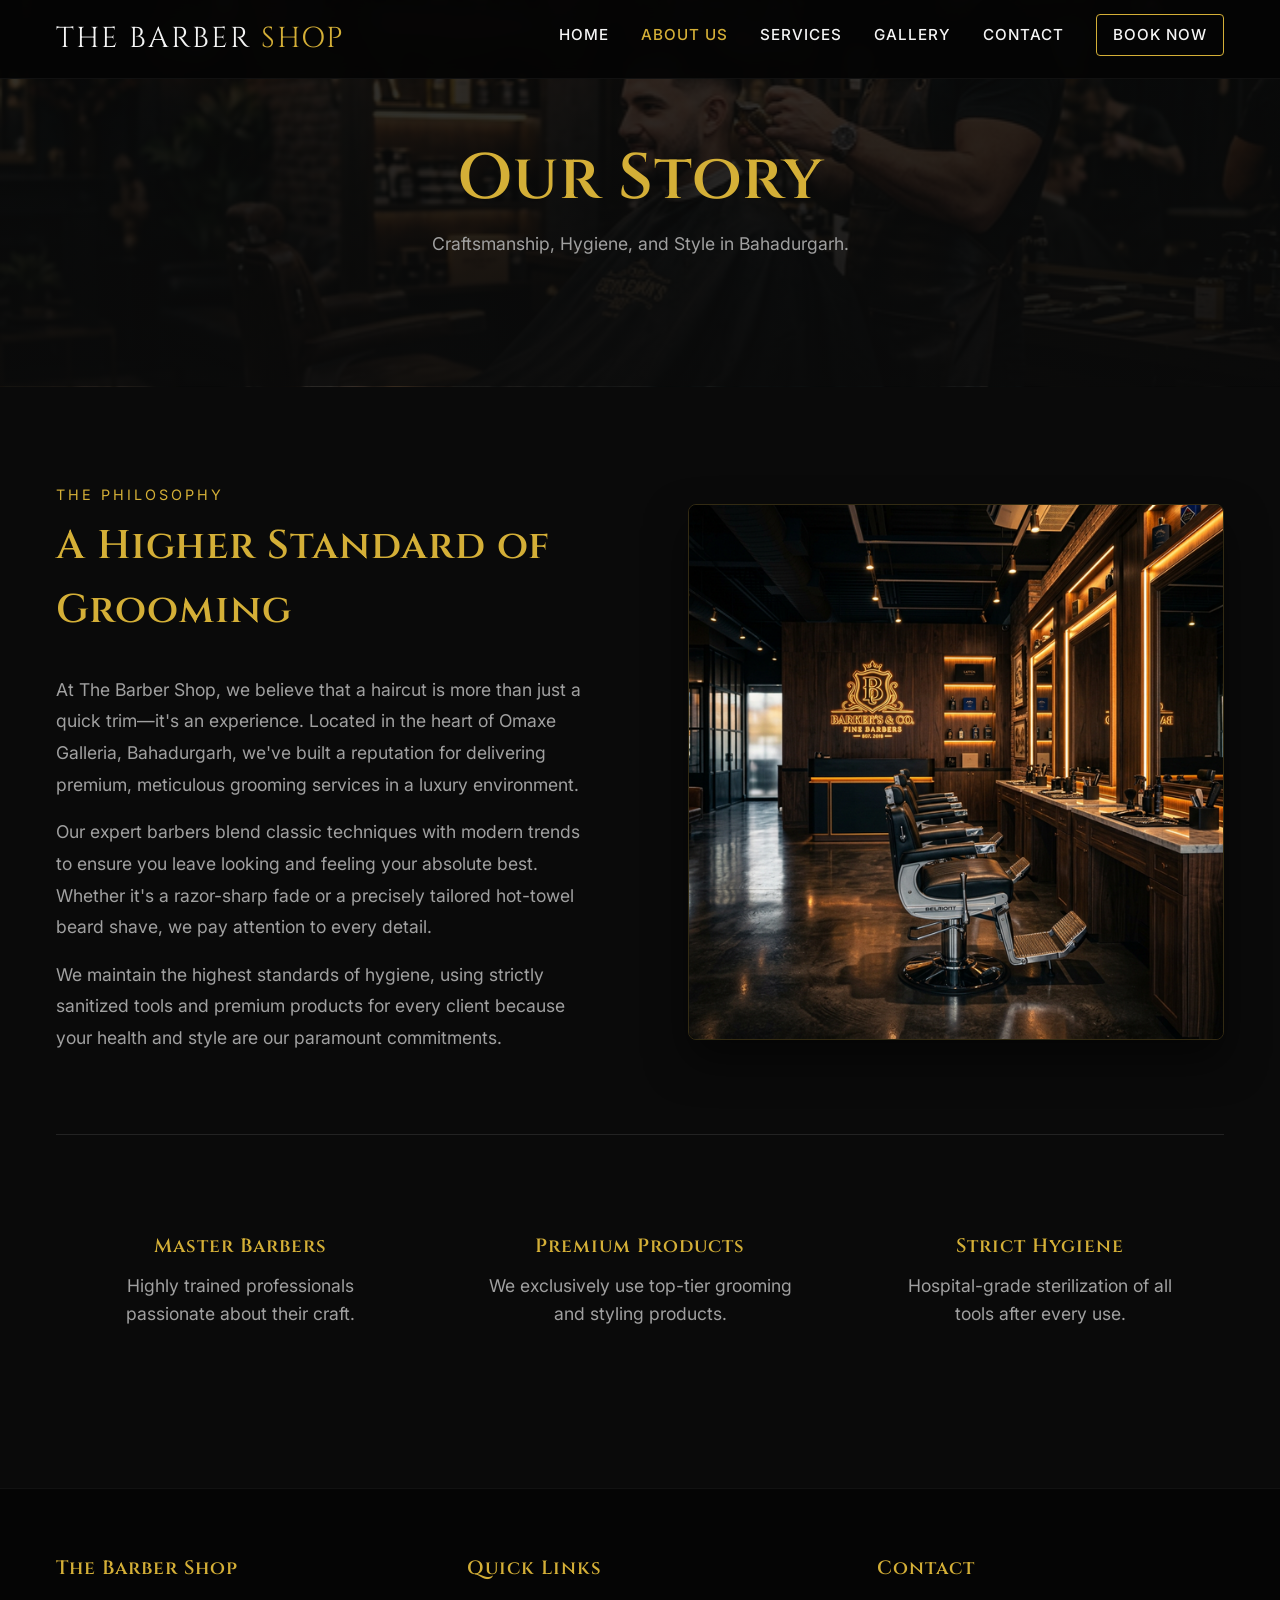
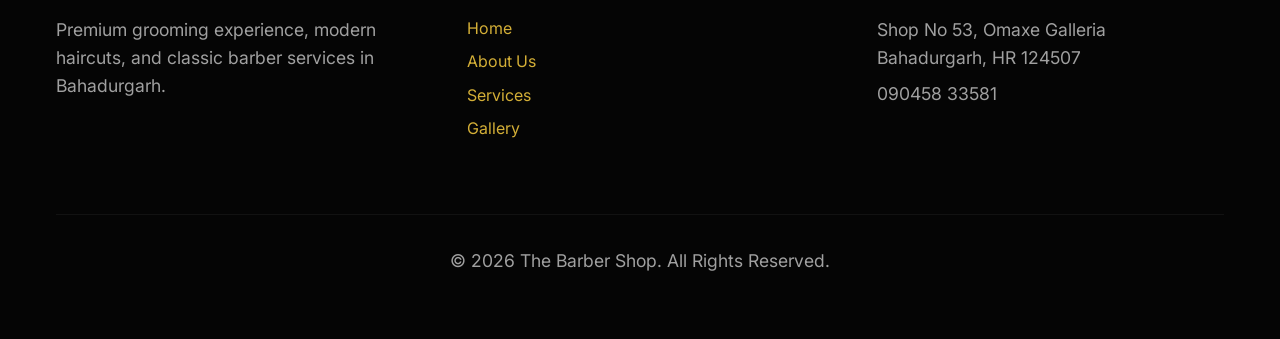
==== about.html @ 8d55b6e1 "Initial commit of The Barber Shop website" ====
<!DOCTYPE html>
<html lang="en">
<head>
    <meta charset="UTF-8">
    <meta name="viewport" content="width=device-width, initial-scale=1.0">
    <title>About Us | The Barber Shop Bahadurgarh</title>
    <meta name="description" content="Learn about our commitment to craftsmanship, hygiene, and style at The Barber Shop in Bahadurgarh.">
    
    <link rel="preconnect" href="https://fonts.googleapis.com">
    <link rel="preconnect" href="https://fonts.gstatic.com" crossorigin>
    <link href="https://fonts.googleapis.com/css2?family=Cinzel:wght@500;600;700&family=Inter:wght@300;400;500;600&display=swap" rel="stylesheet">
    
    <link rel="stylesheet" href="css/style.css">
    <style>
        .page-header {
            padding: calc(var(--space-xl) * 1.5) 0 var(--space-xl);
            background-image: linear-gradient(rgba(10, 10, 10, 0.8), rgba(10, 10, 10, 0.95)), url('images/hero_bg.png');
            background-size: cover;
            background-position: center;
            text-align: center;
        }
        
        .page-title {
            color: var(--gold-primary);
            font-size: clamp(2rem, 5vw, 4rem);
            margin-bottom: var(--space-sm);
        }

        .about-content {
            display: grid;
            grid-template-columns: 1fr 1fr;
            gap: var(--space-xl);
            align-items: center;
        }

        .about-text h2 {
            font-size: 2.5rem;
            margin-bottom: var(--space-md);
            color: var(--gold-primary);
        }

        .about-text p {
            font-size: 1.1rem;
            line-height: 1.8;
            margin-bottom: var(--space-sm);
        }

        .about-image img {
            width: 100%;
            border-radius: 8px;
            border: 1px solid rgba(212, 175, 55, 0.2);
            box-shadow: 0 20px 40px rgba(0, 0, 0, 0.5);
        }

        .features-grid {
            display: grid;
            grid-template-columns: repeat(3, 1fr);
            gap: var(--space-md);
            margin-top: var(--space-lg);
            border-top: 1px solid rgba(255, 255, 255, 0.1);
            padding-top: var(--space-lg);
        }

        .feature-box {
            text-align: center;
            padding: var(--space-md);
        }

        .feature-box h4 {
            color: var(--gold-primary);
            margin-bottom: 10px;
            font-size: 1.2rem;
        }

        @media (max-width: 900px) {
            .about-content {
                grid-template-columns: 1fr;
            }
            .features-grid {
                grid-template-columns: 1fr;
            }
        }
        
        @media (max-width: 500px) {
            .page-title {
                font-size: 2.5rem;
            }
            .about-text h2 {
                font-size: 1.8rem;
            }
            .feature-box {
                padding: var(--space-sm);
            }
        }
    </style>
</head>
<body>

    <!-- Navigation -->
    <nav class="navbar">
        <div class="container">
            <a href="index.html" class="logo">The Barber <span>Shop</span></a>
            <button class="hamburger" aria-label="Toggle Navigation">&#9776;</button>
            <ul class="nav-links">
                <li><a href="index.html">Home</a></li>
                <li><a href="about.html" class="active">About Us</a></li>
                <li><a href="services.html">Services</a></li>
                <li><a href="gallery.html">Gallery</a></li>
                <li><a href="contact.html">Contact</a></li>
                <li><a href="book.html" class="btn btn-outline" style="padding: 0.5rem 1rem; margin-top: -0.5rem;">Book Now</a></li>
            </ul>
        </div>
    </nav>

    <!-- Header -->
    <header class="page-header">
        <div class="container fade-in-up">
            <h1 class="page-title">Our Story</h1>
            <p>Craftsmanship, Hygiene, and Style in Bahadurgarh.</p>
        </div>
    </header>

    <!-- About Section -->
    <section class="section-padding">
        <div class="container">
            <div class="about-content">
                <div class="about-text fade-in-up">
                    <span class="section-subtitle">The Philosophy</span>
                    <h2>A Higher Standard of Grooming</h2>
                    <p>At The Barber Shop, we believe that a haircut is more than just a quick trim—it's an experience. Located in the heart of Omaxe Galleria, Bahadurgarh, we've built a reputation for delivering premium, meticulous grooming services in a luxury environment.</p>
                    <p>Our expert barbers blend classic techniques with modern trends to ensure you leave looking and feeling your absolute best. Whether it's a razor-sharp fade or a precisely tailored hot-towel beard shave, we pay attention to every detail.</p>
                    <p>We maintain the highest standards of hygiene, using strictly sanitized tools and premium products for every client because your health and style are our paramount commitments.</p>
                </div>
                <div class="about-image fade-in-up">
                    <img src="images/gallery/interior1.png" alt="Barber Shop Interior">
                </div>
            </div>

            <div class="features-grid fade-in-up">
                <div class="feature-box">
                    <h4>Master Barbers</h4>
                    <p>Highly trained professionals passionate about their craft.</p>
                </div>
                <div class="feature-box">
                    <h4>Premium Products</h4>
                    <p>We exclusively use top-tier grooming and styling products.</p>
                </div>
                <div class="feature-box">
                    <h4>Strict Hygiene</h4>
                    <p>Hospital-grade sterilization of all tools after every use.</p>
                </div>
            </div>
        </div>
    </section>

    <!-- Footer -->
    <footer class="footer">
        <div class="container">
            <div class="footer-grid">
                <div class="footer-col">
                    <h3>The Barber Shop</h3>
                    <p>Premium grooming experience, modern haircuts, and classic barber services in Bahadurgarh.</p>
                </div>
                <div class="footer-col">
                    <h3>Quick Links</h3>
                    <ul>
                        <li><a href="index.html">Home</a></li>
                        <li><a href="about.html">About Us</a></li>
                        <li><a href="services.html">Services</a></li>
                        <li><a href="gallery.html">Gallery</a></li>
                    </ul>
                </div>
                <div class="footer-col">
                    <h3>Contact</h3>
                    <p>Shop No 53, Omaxe Galleria<br>Bahadurgarh, HR 124507</p>
                    <p>090458 33581</p>
                </div>
            </div>
            <div class="footer-bottom">
                <p>&copy; 2026 The Barber Shop. All Rights Reserved.</p>
            </div>
        </div>
    </footer>

    <script src="js/main.js"></script>
</body>
</html>
---- css/style.css ----
/* =========================================
   CORE DESIGN SYSTEM & VARIABLES
   ========================================= */
:root {
  /* Colors */
  --bg-dark: #0a0a0a;
  --bg-darker: #050505;
  --bg-card: #141414;
  --bg-card-hover: #1a1a1a;
  
  --text-main: #f5f5f5;
  --text-muted: #a0a0a0;
  
  --gold-primary: #D4AF37;
  --gold-hover: #B5952F;
  --gold-light: #F3E5AB;

  /* Typography */
  --font-primary: 'Inter', system-ui, -apple-system, sans-serif;
  --font-heading: 'Cinzel', serif; /* Or 'Outfit'/'Playfair Display' */

  /* Spacing */
  --space-xs: 0.5rem;
  --space-sm: 1rem;
  --space-md: 2rem;
  --space-lg: 4rem;
  --space-xl: 6rem;
  
  /* Layout */
  --container-width: 1200px;
  
  /* Animation */
  --transition-fast: 0.2s ease;
  --transition-normal: 0.3s ease;
  --transition-slow: 0.5s ease-in-out;
}

/* Base Reset */
* {
  margin: 0;
  padding: 0;
  box-sizing: border-box;
}

html, body {
  overflow-x: hidden;
  width: 100%;
}

body {
  font-family: var(--font-primary);
  background-color: var(--bg-dark);
  color: var(--text-main);
  line-height: 1.6;
  -webkit-font-smoothing: antialiased;
}

/* Typography */
h1, h2, h3, h4, h5, h6 {
  font-family: var(--font-heading);
  color: var(--text-main);
  font-weight: 600;
  letter-spacing: 1px;
}

h1 { font-size: clamp(2.5rem, 5vw, 4.5rem); line-height: 1.1; margin-bottom: var(--space-sm); }
h2 { font-size: clamp(2rem, 4vw, 3rem); margin-bottom: var(--space-md); }
h3 { font-size: 1.75rem; margin-bottom: var(--space-sm); }

p {
  color: var(--text-muted);
  font-size: 1.1rem;
  margin-bottom: var(--space-md);
}

a {
  color: var(--gold-primary);
  text-decoration: none;
  transition: color var(--transition-fast);
}

a:hover {
  color: var(--gold-light);
}

/* Layout Classes */
.container {
  width: 100%;
  max-width: var(--container-width);
  margin: 0 auto;
  padding: 0 var(--space-sm);
}

.section-padding {
  padding: var(--space-xl) 0;
}

.text-center {
  text-align: center;
}

/* Reusable Components */

/* Buttons */
.btn {
  display: inline-flex;
  align-items: center;
  justify-content: center;
  padding: 1rem 2rem;
  font-size: 1.1rem;
  font-family: var(--font-primary);
  font-weight: 600;
  text-transform: uppercase;
  letter-spacing: 2px;
  cursor: pointer;
  transition: all var(--transition-normal);
  border-radius: 4px;
  border: none;
  position: relative;
  overflow: hidden;
}

.btn-primary {
  background-color: var(--gold-primary);
  color: var(--bg-darker);
}

.btn-primary:hover {
  background-color: var(--gold-hover);
  color: var(--bg-darker);
  transform: translateY(-3px);
  box-shadow: 0 10px 20px rgba(212, 175, 55, 0.2);
}

.btn-outline {
  background-color: transparent;
  color: var(--gold-primary);
  border: 1px solid var(--gold-primary);
}

.btn-outline:hover {
  background-color: var(--gold-primary);
  color: var(--bg-darker);
  transform: translateY(-3px);
  box-shadow: 0 10px 20px rgba(212, 175, 55, 0.2);
}

/* Section Titles */
.section-title {
  text-align: center;
  margin-bottom: var(--space-lg);
}

.section-title h2 {
  margin-bottom: var(--space-xs);
  position: relative;
  display: inline-block;
  padding-bottom: 15px;
}

.section-title h2::after {
  content: '';
  position: absolute;
  bottom: 0;
  left: 50%;
  transform: translateX(-50%);
  width: 60px;
  height: 3px;
  background-color: var(--gold-primary);
}

.section-subtitle {
  color: var(--gold-primary);
  font-family: var(--font-primary);
  font-size: 0.9rem;
  text-transform: uppercase;
  letter-spacing: 3px;
  margin-bottom: var(--space-xs);
  display: block;
}

/* Navigation (Base styles, to be extended later) */
.navbar {
  position: fixed;
  top: 0;
  left: 0;
  width: 100%;
  padding: var(--space-sm) 0;
  background-color: rgba(5, 5, 5, 0.95);
  backdrop-filter: blur(10px);
  z-index: 1000;
  border-bottom: 1px solid rgba(255, 255, 255, 0.05);
  transition: all var(--transition-normal);
}

.navbar .container {
  display: flex;
  justify-content: space-between;
  align-items: center;
}

.logo {
  font-family: var(--font-heading);
  font-size: 1.8rem;
  color: var(--text-main);
  text-transform: uppercase;
  letter-spacing: 2px;
}

.logo span {
  color: var(--gold-primary);
}

.nav-links {
  display: flex;
  gap: var(--space-md);
  list-style: none;
}

.nav-links a {
  color: var(--text-main);
  font-weight: 500;
  font-size: 0.95rem;
  text-transform: uppercase;
  letter-spacing: 1px;
}

.nav-links a:hover, .nav-links a.active {
  color: var(--gold-primary);
}

.hamburger {
  display: none;
  background: none;
  border: none;
  color: var(--text-main);
  font-size: 1.5rem;
  cursor: pointer;
}

/* Footer (Base Styles) */
.footer {
  background-color: var(--bg-darker);
  padding: var(--space-lg) 0 var(--space-md);
  border-top: 1px solid rgba(255, 255, 255, 0.05);
}

.footer-grid {
  display: grid;
  grid-template-columns: repeat(auto-fit, minmax(250px, 1fr));
  gap: var(--space-lg);
  margin-bottom: var(--space-lg);
}

.footer-col h3 {
  color: var(--gold-primary);
  font-size: 1.2rem;
  margin-bottom: var(--space-md);
  font-family: var(--font-heading);
}

.footer-col p, .footer-col li {
  color: var(--text-muted);
  margin-bottom: var(--space-xs);
  display: flex;
  align-items: center;
  gap: 10px;
}

.footer-col ul {
  list-style: none;
}

.footer-col a:hover {
  text-decoration: underline;
}

.footer-bottom {
  text-align: center;
  padding-top: var(--space-md);
  border-top: 1px solid rgba(255, 255, 255, 0.05);
  color: var(--text-muted);
  font-size: 0.9rem;
}

/* Scroll Animations Base */
.fade-in-up {
  opacity: 0;
  transform: translateY(30px);
  transition: opacity 0.8s ease-out, transform 0.8s ease-out;
}

.fade-in-up.visible {
  opacity: 1;
  transform: translateY(0);
}

/* Responsive Overrides */
@media (max-width: 900px) {
  h1 { font-size: 2.5rem; }
  h2 { font-size: 2rem; }
}

@media (max-width: 768px) {
  .nav-links {
    display: none; /* Mobile menu logic in JS */
    position: absolute;
    top: 100%;
    left: 0;
    width: 100%;
    background-color: var(--bg-darker);
    flex-direction: column;
    padding: var(--space-md);
    text-align: center;
    border-bottom: 1px solid rgba(255, 255, 255, 0.05);
    z-index: 999;
  }
  
  .nav-links.active {
    display: flex;
  }
  
  .hamburger {
    display: block;
    z-index: 1001;
  }

  .section-padding {
    padding: var(--space-lg) 0;
  }
  
  .container {
    padding: 0 15px;
  }
  
  .btn {
    padding: 0.8rem 1.5rem;
    font-size: 1rem;
    width: 100%;
    margin-bottom: 10px;
  }
}
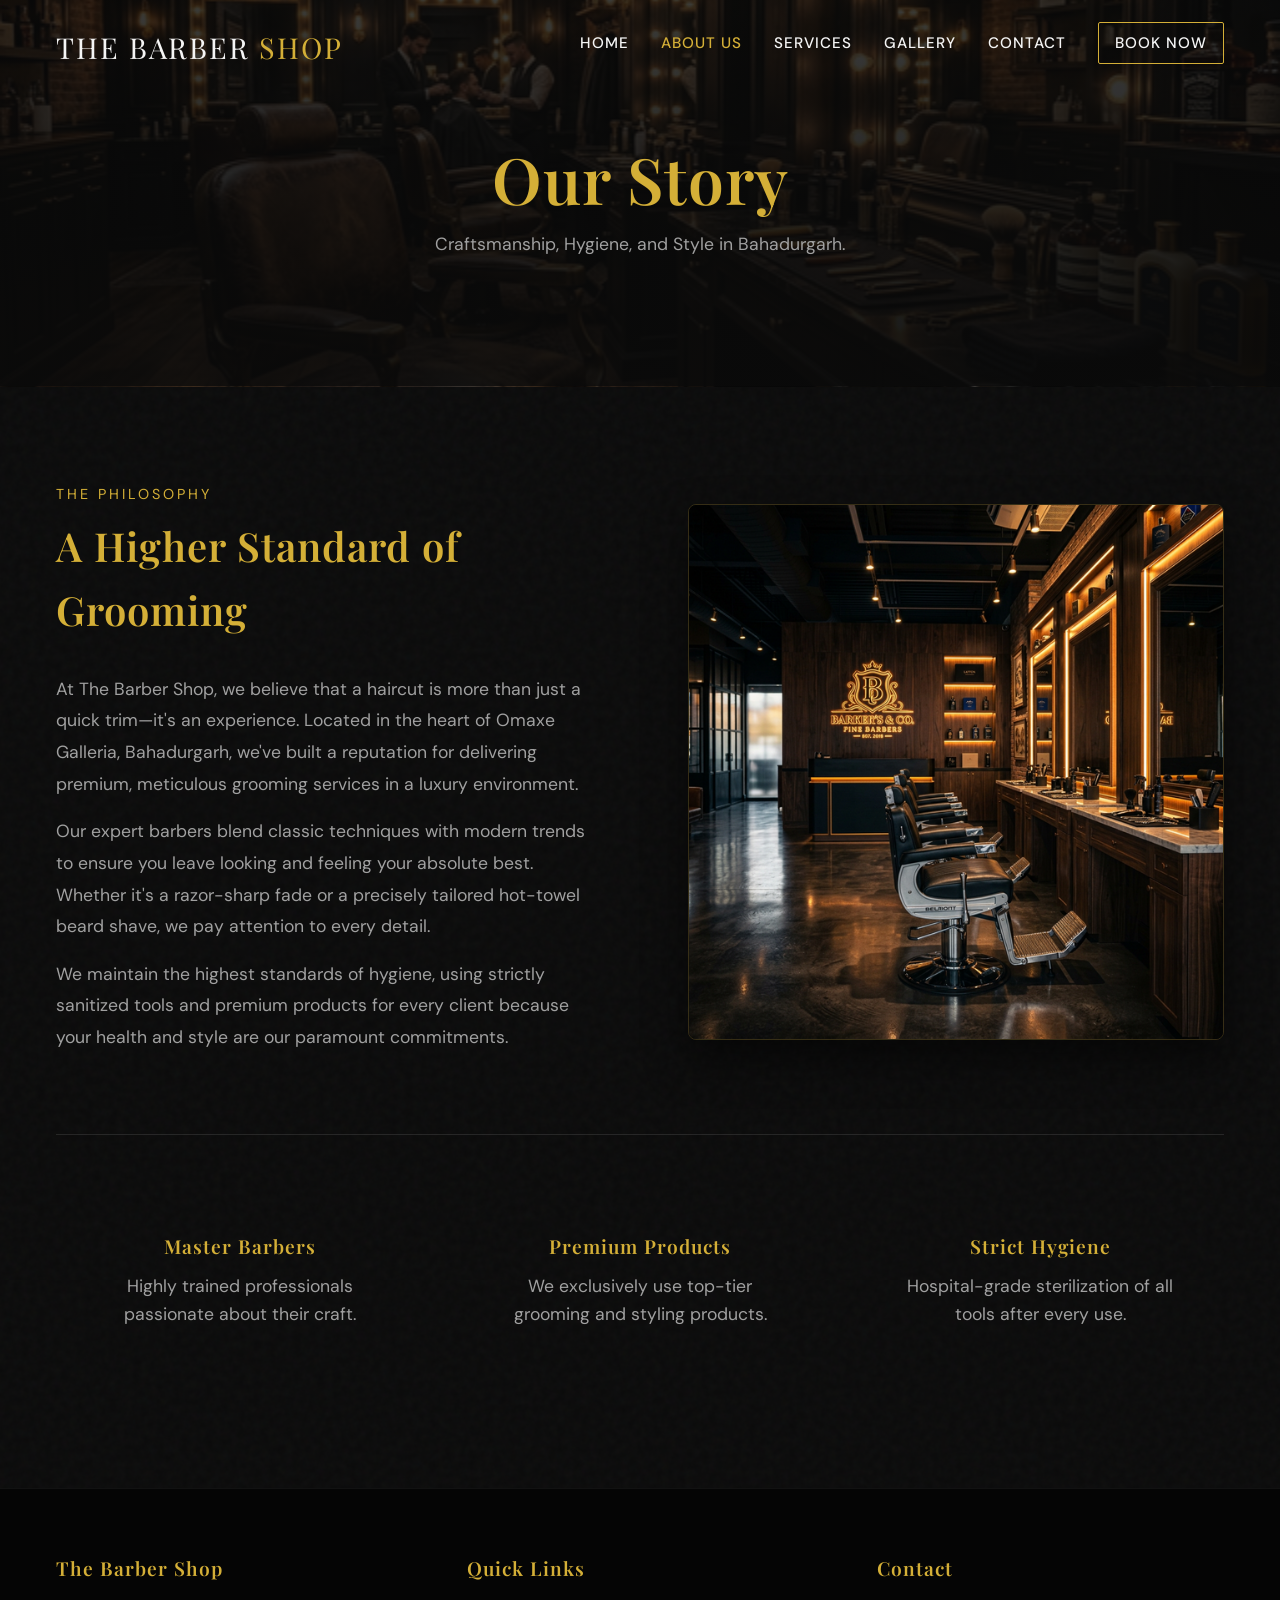
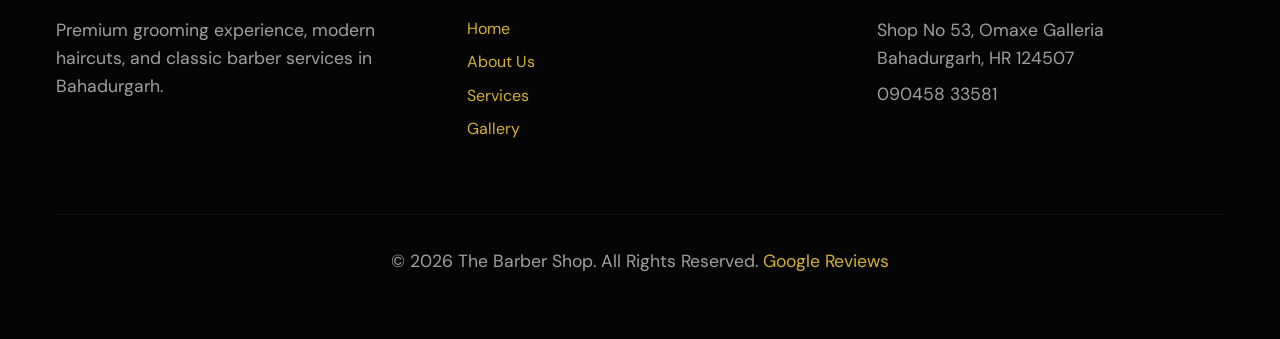
==== commit e7898c4f: "Massive Premium UI/UX Design Overhaul (Phase 2)" ====
--- a/about.html
+++ b/about.html
@@ -5,10 +5,16 @@
     <meta name="viewport" content="width=device-width, initial-scale=1.0">
     <title>About Us | The Barber Shop Bahadurgarh</title>
     <meta name="description" content="Learn about our commitment to craftsmanship, hygiene, and style at The Barber Shop in Bahadurgarh.">
+    <!-- Favicon -->
+    <link rel="icon" href="images/favicon.ico" type="image/x-icon">
     
+    <!-- Google Fonts -->
     <link rel="preconnect" href="https://fonts.googleapis.com">
     <link rel="preconnect" href="https://fonts.gstatic.com" crossorigin>
-    <link href="https://fonts.googleapis.com/css2?family=Cinzel:wght@500;600;700&family=Inter:wght@300;400;500;600&display=swap" rel="stylesheet">
+    <link href="https://fonts.googleapis.com/css2?family=DM+Sans:opsz,wght@9..40,300;9..40,400;9..40,500;9..40,600&family=Playfair+Display:wght@400;500;600;700&display=swap" rel="stylesheet">
+    
+    <!-- Font Awesome (for icons) -->
+    <link rel="stylesheet" href="https://cdnjs.cloudflare.com/ajax/libs/font-awesome/6.4.0/css/all.min.css">
     
     <link rel="stylesheet" href="css/style.css">
     <style>
@@ -96,6 +102,11 @@
 </head>
 <body>
 
+    <!-- Page Loader -->
+    <div id="page-loader" class="page-loader">
+        <div class="loader-spinner"></div>
+    </div>
+
     <!-- Navigation -->
     <nav class="navbar">
         <div class="container">
@@ -177,7 +188,7 @@
                 </div>
             </div>
             <div class="footer-bottom">
-                <p>&copy; 2026 The Barber Shop. All Rights Reserved.</p>
+                <p>&copy; 2026 The Barber Shop. All Rights Reserved. <a href="https://g.page/r/" target="_blank">Google Reviews</a></p>
             </div>
         </div>
     </footer>
--- a/css/style.css
+++ b/css/style.css
@@ -16,8 +16,8 @@
   --gold-light: #F3E5AB;
 
   /* Typography */
-  --font-primary: 'Inter', system-ui, -apple-system, sans-serif;
-  --font-heading: 'Cinzel', serif; /* Or 'Outfit'/'Playfair Display' */
+  --font-primary: 'DM Sans', system-ui, -apple-system, sans-serif;
+  --font-heading: 'Playfair Display', serif;
 
   /* Spacing */
   --space-xs: 0.5rem;
@@ -53,6 +53,8 @@
   color: var(--text-main);
   line-height: 1.6;
   -webkit-font-smoothing: antialiased;
+  /* Premium Dark Noise Texture */
+  background-image: url("data:image/svg+xml,%3Csvg viewBox='0 0 200 200' xmlns='http://www.w3.org/2000/svg'%3E%3Cfilter id='noiseFilter'%3E%3CfeTurbulence type='fractalNoise' baseFrequency='0.8' numOctaves='3' stitchTiles='stitch'/%3E%3C/filter%3E%3Crect width='100%25' height='100%25' filter='url(%23noiseFilter)' opacity='0.03'/%3E%3C/svg%3E");
 }
 
 /* Typography */
@@ -106,30 +108,44 @@
   display: inline-flex;
   align-items: center;
   justify-content: center;
-  padding: 1rem 2rem;
-  font-size: 1.1rem;
+  padding: 1rem 2.5rem;
+  font-size: 1rem;
   font-family: var(--font-primary);
   font-weight: 600;
   text-transform: uppercase;
   letter-spacing: 2px;
   cursor: pointer;
-  transition: all var(--transition-normal);
-  border-radius: 4px;
-  border: none;
+  transition: all var(--transition-slow);
+  border-radius: 2px;
   position: relative;
   overflow: hidden;
+  z-index: 1;
 }
 
 .btn-primary {
+  background-color: transparent;
+  color: #fff;
+  border: 1px solid var(--gold-primary);
+}
+
+.btn-primary::before {
+  content: '';
+  position: absolute;
+  top: 0; left: 0; right: 0; bottom: 0;
   background-color: var(--gold-primary);
+  z-index: -1;
+  transform: scaleY(0);
+  transform-origin: bottom;
+  transition: transform var(--transition-normal);
+}
+
+.btn-primary:hover {
   color: var(--bg-darker);
-}
-
-.btn-primary:hover {
-  background-color: var(--gold-hover);
-  color: var(--bg-darker);
-  transform: translateY(-3px);
-  box-shadow: 0 10px 20px rgba(212, 175, 55, 0.2);
+  box-shadow: 0 10px 20px rgba(212, 175, 55, 0.15);
+}
+
+.btn-primary:hover::before {
+  transform: scaleY(1);
 }
 
 .btn-outline {
@@ -141,8 +157,6 @@
 .btn-outline:hover {
   background-color: var(--gold-primary);
   color: var(--bg-darker);
-  transform: translateY(-3px);
-  box-shadow: 0 10px 20px rgba(212, 175, 55, 0.2);
 }
 
 /* Section Titles */
@@ -185,12 +199,19 @@
   top: 0;
   left: 0;
   width: 100%;
-  padding: var(--space-sm) 0;
-  background-color: rgba(5, 5, 5, 0.95);
+  padding: 1.5rem 0;
+  background-color: transparent;
+  z-index: 1000;
+  border-bottom: 1px solid transparent;
+  transition: all var(--transition-normal);
+}
+
+.navbar.scrolled {
+  background-color: rgba(5, 5, 5, 0.98);
   backdrop-filter: blur(10px);
-  z-index: 1000;
-  border-bottom: 1px solid rgba(255, 255, 255, 0.05);
-  transition: all var(--transition-normal);
+  padding: 1rem 0;
+  border-bottom: 1px solid rgba(212, 175, 55, 0.2);
+  box-shadow: 0 4px 20px rgba(0, 0, 0, 0.5);
 }
 
 .navbar .container {
@@ -295,6 +316,45 @@
   transform: translateY(0);
 }
 
+/* Gold Divider */
+.gold-divider {
+  width: 100px;
+  height: 2px;
+  background-color: var(--gold-primary);
+  margin: var(--space-md) auto;
+  opacity: 0.5;
+}
+
+/* Page Loader */
+.page-loader {
+  position: fixed;
+  top: 0; left: 0; right: 0; bottom: 0;
+  background-color: var(--bg-dark);
+  z-index: 9999;
+  display: flex;
+  justify-content: center;
+  align-items: center;
+  transition: opacity 0.5s ease;
+}
+
+.page-loader.hidden {
+  opacity: 0;
+  pointer-events: none;
+}
+
+.loader-spinner {
+  width: 50px;
+  height: 50px;
+  border: 3px solid rgba(212, 175, 55, 0.2);
+  border-top-color: var(--gold-primary);
+  border-radius: 50%;
+  animation: spinner 1s linear infinite;
+}
+
+@keyframes spinner {
+  to { transform: rotate(360deg); }
+}
+
 /* Responsive Overrides */
 @media (max-width: 900px) {
   h1 { font-size: 2.5rem; }
@@ -302,22 +362,44 @@
 }
 
 @media (max-width: 768px) {
+  /* Mobile Drawer Navigation */
   .nav-links {
-    display: none; /* Mobile menu logic in JS */
-    position: absolute;
-    top: 100%;
-    left: 0;
-    width: 100%;
-    background-color: var(--bg-darker);
+    position: fixed;
+    top: 0;
+    right: -100%;
+    width: 250px;
+    height: 100vh;
+    background-color: rgba(10, 10, 10, 0.98);
+    backdrop-filter: blur(15px);
     flex-direction: column;
-    padding: var(--space-md);
-    text-align: center;
-    border-bottom: 1px solid rgba(255, 255, 255, 0.05);
+    padding: 100px 30px 30px;
+    margin: 0;
+    justify-content: flex-start;
+    align-items: flex-start;
+    border-left: 1px solid rgba(212, 175, 55, 0.2);
+    box-shadow: -10px 0 30px rgba(0,0,0,0.8);
+    transition: right 0.4s cubic-bezier(0.77, 0, 0.175, 1);
     z-index: 999;
   }
   
   .nav-links.active {
-    display: flex;
+    right: 0;
+  }
+  
+  /* Optional Drawer Overlay */
+  .nav-overlay {
+    position: fixed;
+    top: 0; left: 0; right: 0; bottom: 0;
+    background: rgba(0,0,0,0.7);
+    z-index: 998;
+    opacity: 0;
+    pointer-events: none;
+    transition: opacity 0.4s ease;
+  }
+  
+  .nav-overlay.active {
+    opacity: 1;
+    pointer-events: all;
   }
   
   .hamburger {
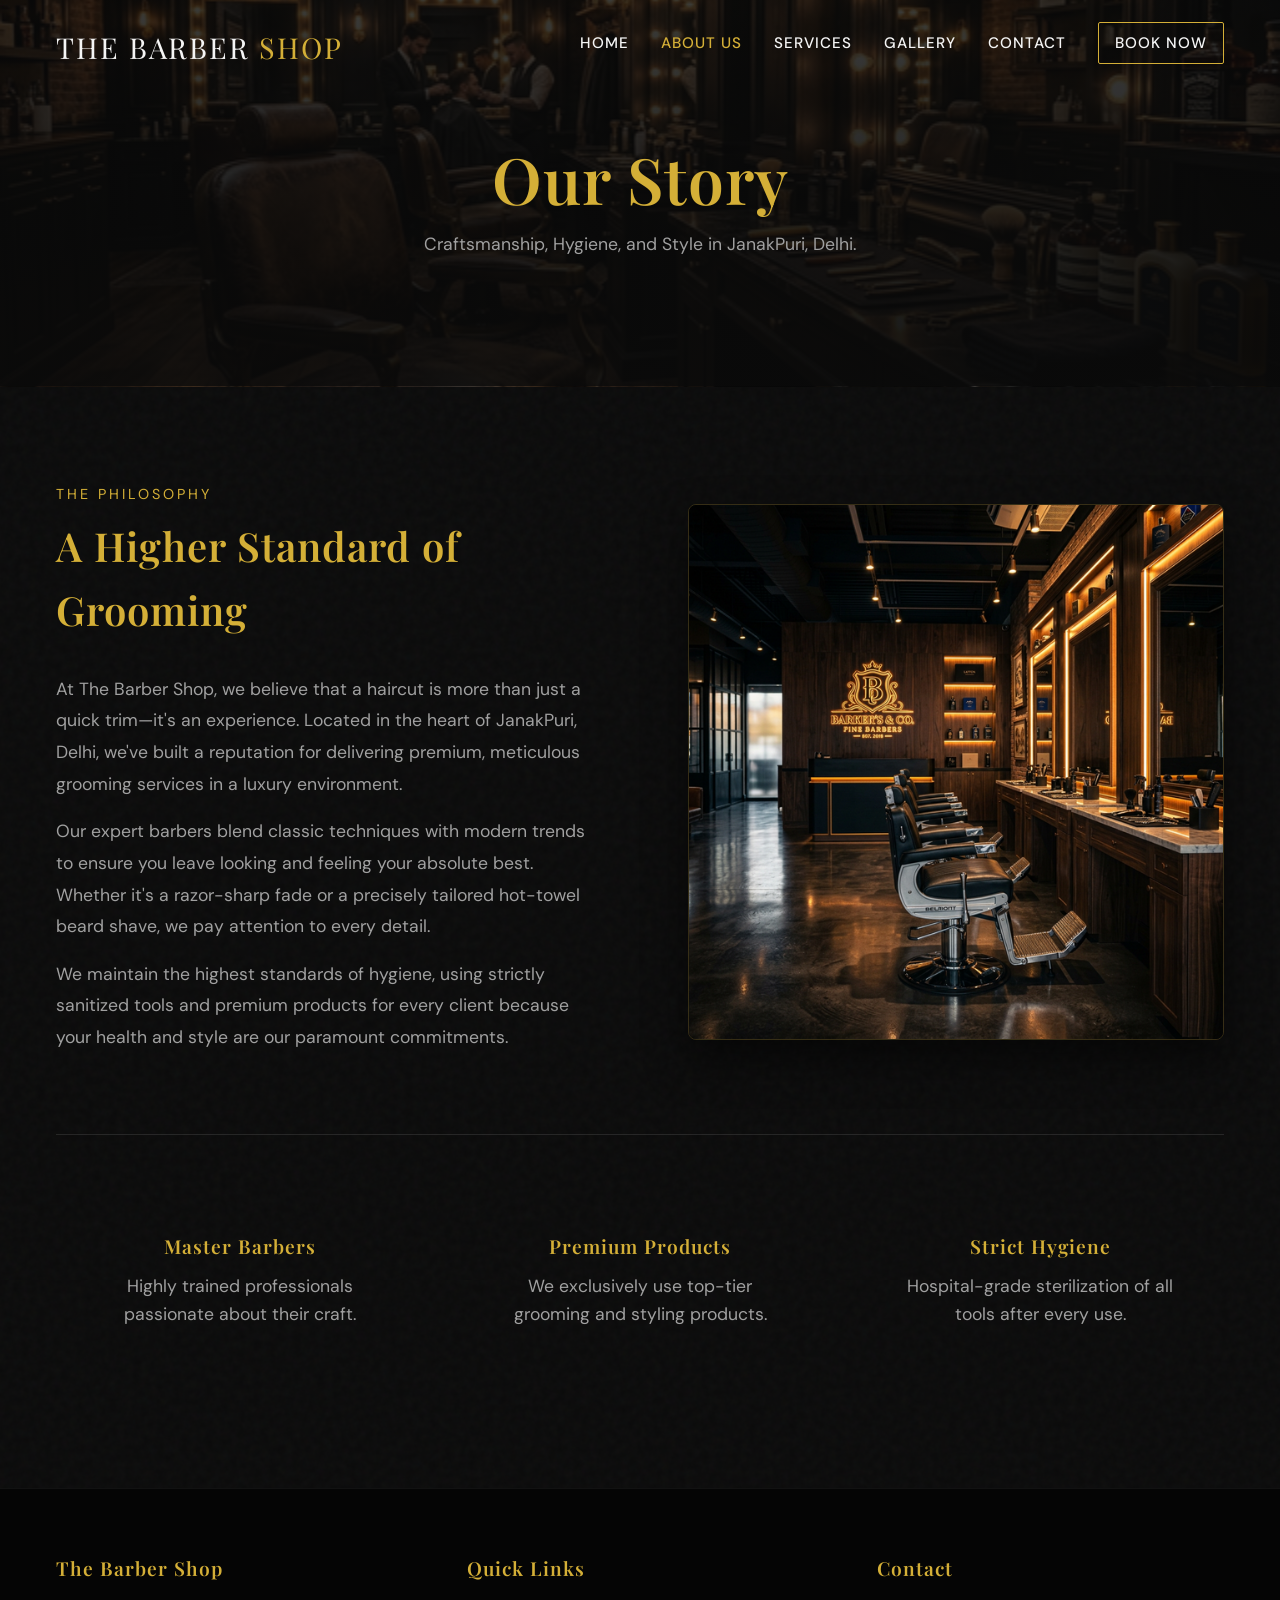
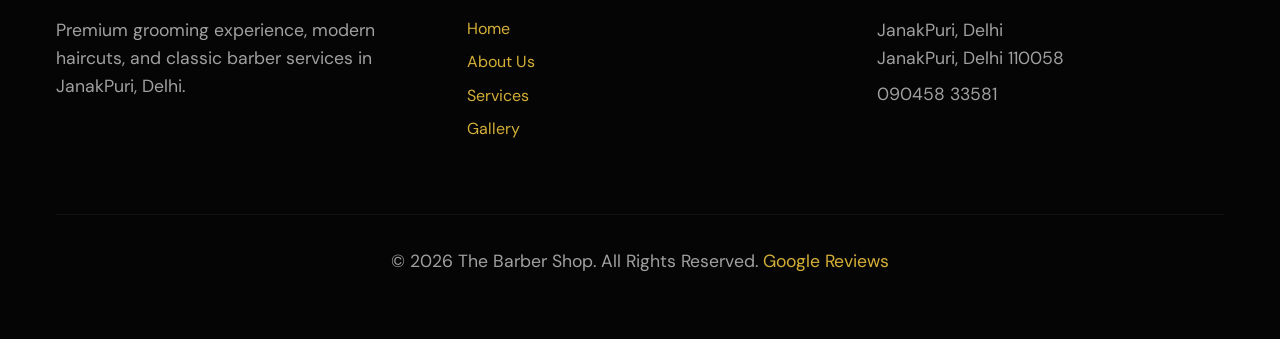
==== commit fc439cfb: "Update Global Brand Info: Location to JanakPuri & WhatsApp to 9050428490" ====
--- a/about.html
+++ b/about.html
@@ -3,8 +3,8 @@
 <head>
     <meta charset="UTF-8">
     <meta name="viewport" content="width=device-width, initial-scale=1.0">
-    <title>About Us | The Barber Shop Bahadurgarh</title>
-    <meta name="description" content="Learn about our commitment to craftsmanship, hygiene, and style at The Barber Shop in Bahadurgarh.">
+    <title>About Us | The Barber Shop JanakPuri, Delhi</title>
+    <meta name="description" content="Learn about our commitment to craftsmanship, hygiene, and style at The Barber Shop in JanakPuri, Delhi.">
     <!-- Favicon -->
     <link rel="icon" href="images/favicon.ico" type="image/x-icon">
     
@@ -127,7 +127,7 @@
     <header class="page-header">
         <div class="container fade-in-up">
             <h1 class="page-title">Our Story</h1>
-            <p>Craftsmanship, Hygiene, and Style in Bahadurgarh.</p>
+            <p>Craftsmanship, Hygiene, and Style in JanakPuri, Delhi.</p>
         </div>
     </header>
 
@@ -138,7 +138,7 @@
                 <div class="about-text fade-in-up">
                     <span class="section-subtitle">The Philosophy</span>
                     <h2>A Higher Standard of Grooming</h2>
-                    <p>At The Barber Shop, we believe that a haircut is more than just a quick trim—it's an experience. Located in the heart of Omaxe Galleria, Bahadurgarh, we've built a reputation for delivering premium, meticulous grooming services in a luxury environment.</p>
+                    <p>At The Barber Shop, we believe that a haircut is more than just a quick trim—it's an experience. Located in the heart of JanakPuri, Delhi, we've built a reputation for delivering premium, meticulous grooming services in a luxury environment.</p>
                     <p>Our expert barbers blend classic techniques with modern trends to ensure you leave looking and feeling your absolute best. Whether it's a razor-sharp fade or a precisely tailored hot-towel beard shave, we pay attention to every detail.</p>
                     <p>We maintain the highest standards of hygiene, using strictly sanitized tools and premium products for every client because your health and style are our paramount commitments.</p>
                 </div>
@@ -170,7 +170,7 @@
             <div class="footer-grid">
                 <div class="footer-col">
                     <h3>The Barber Shop</h3>
-                    <p>Premium grooming experience, modern haircuts, and classic barber services in Bahadurgarh.</p>
+                    <p>Premium grooming experience, modern haircuts, and classic barber services in JanakPuri, Delhi.</p>
                 </div>
                 <div class="footer-col">
                     <h3>Quick Links</h3>
@@ -183,7 +183,7 @@
                 </div>
                 <div class="footer-col">
                     <h3>Contact</h3>
-                    <p>Shop No 53, Omaxe Galleria<br>Bahadurgarh, HR 124507</p>
+                    <p>JanakPuri, Delhi<br>JanakPuri, Delhi 110058</p>
                     <p>090458 33581</p>
                 </div>
             </div>
